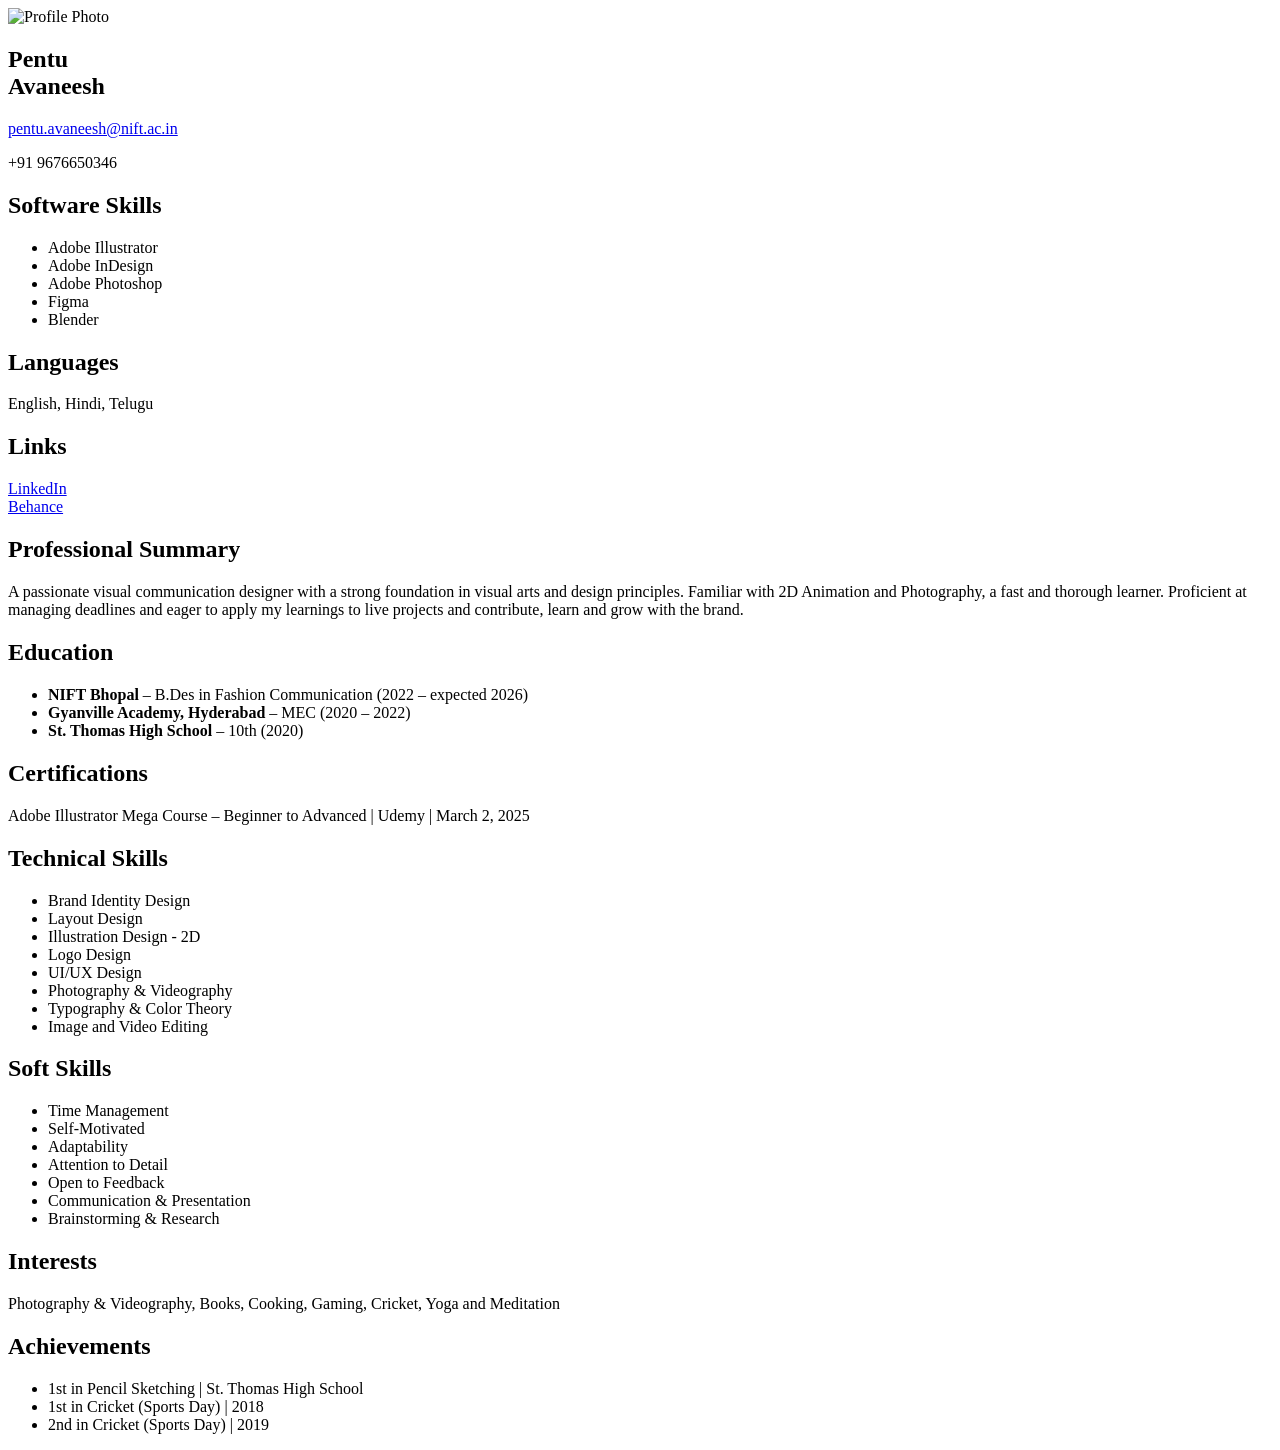
==== Resume.html @ 79e32e05 "Add files via upload" ====
<!DOCTYPE html>
<html lang="en">
<head>
  <meta charset="UTF-8" />
  <meta name="viewport" content="width=device-width, initial-scale=1.0"/>
  <title>Pentu Avaneesh - Resume</title>
  <link rel="stylesheet" href="style.css" />
</head>
<body>
  <div class="resume">
    <aside class="sidebar">
      <img src="profile.jpg" alt="Profile Photo" class="profile-img" />
      <h1>Pentu<br />Avaneesh</h1>
      <p class="contact"><a href="mailto:pentu.avaneesh@nift.ac.in">pentu.avaneesh@nift.ac.in</a></p>
      <p class="contact">+91 9676650346</p>

      <div class="section">
        <h2>Software Skills</h2>
        <ul>
          <li>Adobe Illustrator</li>
          <li>Adobe InDesign</li>
          <li>Adobe Photoshop</li>
          <li>Figma</li>
          <li>Blender</li>
        </ul>
      </div>

      <div class="section">
        <h2>Languages</h2>
        <p>English, Hindi, Telugu</p>
      </div>

      <div class="section">
        <h2>Links</h2>
        <a href="https://www.linkedin.com/in/pentu-avaneesh-6b20b3354">LinkedIn</a><br />
        <a href="https://www.behance.net/avaneeshpentu3">Behance</a>
      </div>
    </aside>

    <main class="content">
      <section>
        <h2>Professional Summary</h2>
        <p>
          A passionate visual communication designer with a strong foundation in visual arts and design principles.
          Familiar with 2D Animation and Photography, a fast and thorough learner. Proficient at managing deadlines and
          eager to apply my learnings to live projects and contribute, learn and grow with the brand.
        </p>
      </section>

      <section>
        <h2>Education</h2>
        <ul>
          <li><strong>NIFT Bhopal</strong> – B.Des in Fashion Communication (2022 – expected 2026)</li>
          <li><strong>Gyanville Academy, Hyderabad</strong> – MEC (2020 – 2022)</li>
          <li><strong>St. Thomas High School</strong> – 10th (2020)</li>
        </ul>
      </section>

      <section>
        <h2>Certifications</h2>
        <p>Adobe Illustrator Mega Course – Beginner to Advanced | Udemy | March 2, 2025</p>
      </section>

      <section>
        <h2>Technical Skills</h2>
        <ul>
          <li>Brand Identity Design</li>
          <li>Layout Design</li>
          <li>Illustration Design - 2D</li>
          <li>Logo Design</li>
          <li>UI/UX Design</li>
          <li>Photography & Videography</li>
          <li>Typography & Color Theory</li>
          <li>Image and Video Editing</li>
        </ul>
      </section>

      <section>
        <h2>Soft Skills</h2>
        <ul>
          <li>Time Management</li>
          <li>Self-Motivated</li>
          <li>Adaptability</li>
          <li>Attention to Detail</li>
          <li>Open to Feedback</li>
          <li>Communication & Presentation</li>
          <li>Brainstorming & Research</li>
        </ul>
      </section>

      <section>
        <h2>Interests</h2>
        <p>Photography & Videography, Books, Cooking, Gaming, Cricket, Yoga and Meditation</p>
      </section>

      <section>
        <h2>Achievements</h2>
        <ul>
          <li>1st in Pencil Sketching | St. Thomas High School</li>
          <li>1st in Cricket (Sports Day) | 2018</li>
          <li>2nd in Cricket (Sports Day) | 2019</li>
        </ul>
      </section>
    </main>
  </div>
</body>
</html>
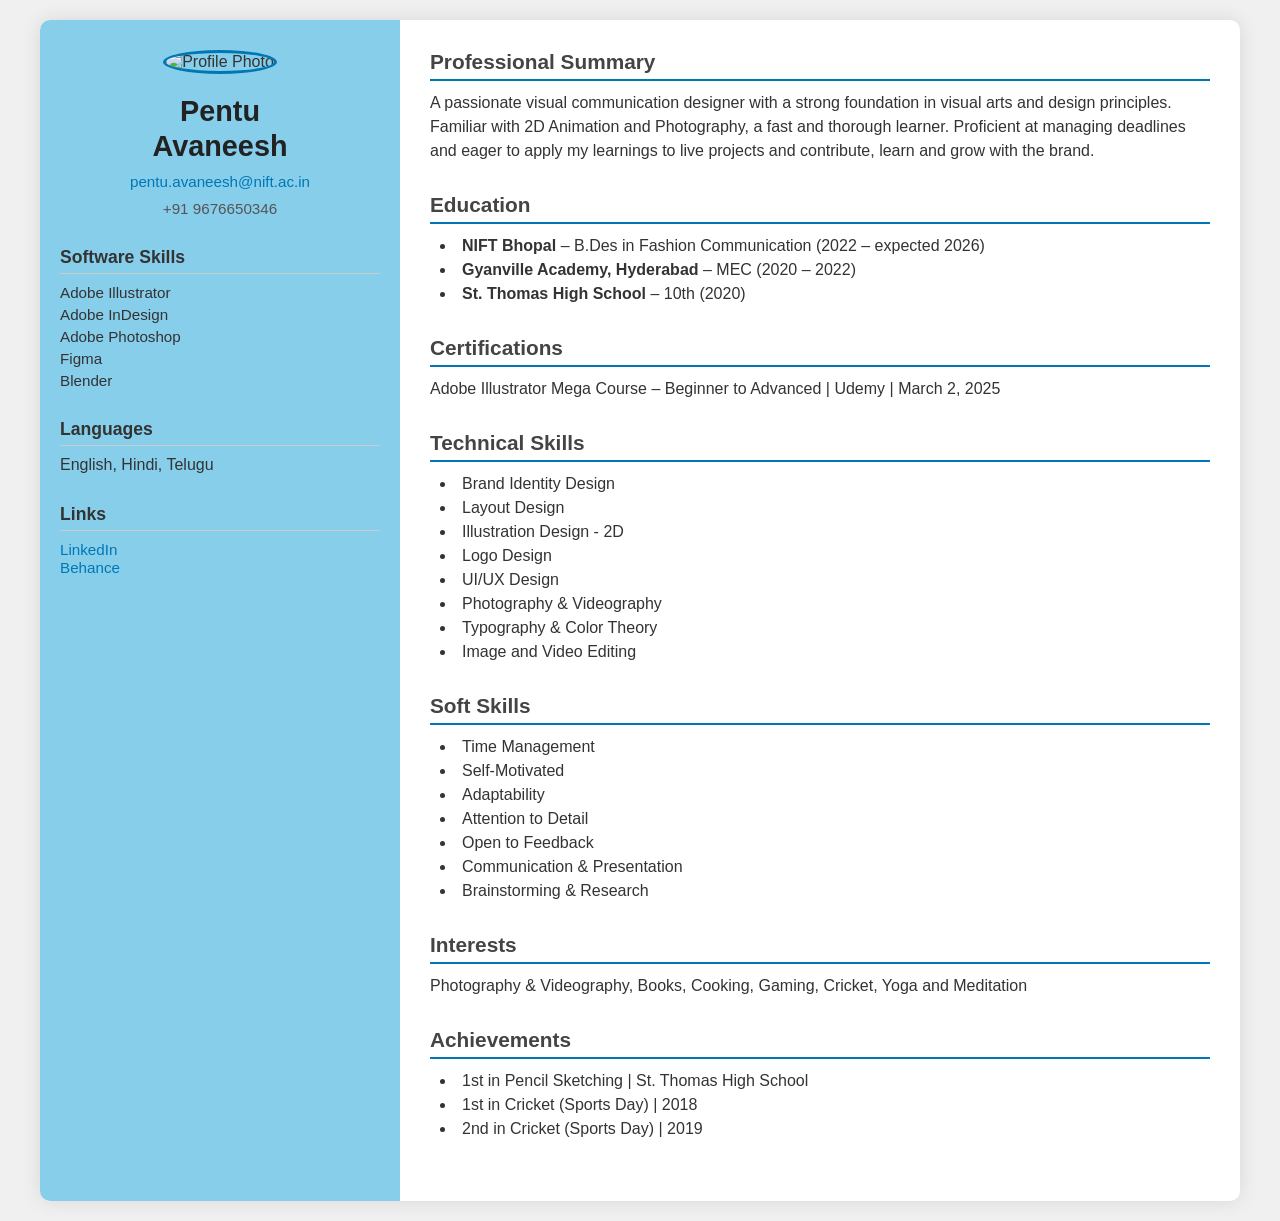
==== commit 22208398: "Resume.html" ====
--- a/Resume.html
+++ b/Resume.html
@@ -4,7 +4,7 @@
   <meta charset="UTF-8" />
   <meta name="viewport" content="width=device-width, initial-scale=1.0"/>
   <title>Pentu Avaneesh - Resume</title>
-  <link rel="stylesheet" href="style.css" />
+  <link rel="stylesheet" href="style1.css" />
 </head>
 <body>
   <div class="resume">
--- a/style1.css
+++ b/style1.css
@@ -0,0 +1,107 @@
+* {
+  margin: 0;
+  padding: 0;
+  box-sizing: border-box;
+}
+
+body {
+  font-family: 'Segoe UI', sans-serif;
+  background-color: #f0f0f0;
+  padding: 20px;
+  color: #333;
+}
+
+.resume {
+  display: flex;
+  max-width: 1200px;
+  margin: auto;
+  background: #fff;
+  border-radius: 10px;
+  box-shadow: 0 0 20px rgba(0,0,0,0.1);
+  overflow: hidden;
+}
+
+.sidebar {
+  background-color: #87CEEB; /* Sky Blue */
+  width: 30%;
+  padding: 30px 20px;
+  text-align: center;
+}
+
+.sidebar h1 {
+  font-size: 1.8rem;
+  color: #222;
+  margin: 20px 0 10px;
+  line-height: 1.2;
+}
+
+.sidebar .profile-img {
+  width: 120px;
+  height: 120px;
+  border-radius: 50%;
+  object-fit: cover;
+  border: 3px solid #0077b5;
+}
+
+.sidebar .contact {
+  margin-top: 10px;
+  color: #555;
+  font-size: 0.95rem;
+}
+
+.sidebar a {
+  color: #0077b5;
+  text-decoration: none;
+  font-size: 0.95rem;
+}
+
+.sidebar .section {
+  margin-top: 30px;
+  text-align: left;
+}
+
+.sidebar .section h2 {
+  font-size: 1.1rem;
+  margin-bottom: 10px;
+  color: #333;
+  border-bottom: 1px solid #ccc;
+  padding-bottom: 5px;
+}
+
+.sidebar ul {
+  list-style: none;
+  font-size: 0.95rem;
+}
+
+.sidebar ul li {
+  margin-bottom: 5px;
+}
+
+.content {
+  width: 70%;
+  padding: 30px;
+}
+
+.content section {
+  margin-bottom: 30px;
+}
+
+.content h2 {
+  color: #444;
+  border-bottom: 2px solid #0077b5;
+  padding-bottom: 5px;
+  margin-bottom: 10px;
+  font-size: 1.3rem;
+}
+
+.content ul {
+  list-style: disc inside;
+  margin-top: 5px;
+  padding-left: 10px;
+}
+
+.content p,
+.content li {
+  font-size: 1rem;
+  line-height: 1.5;
+}
